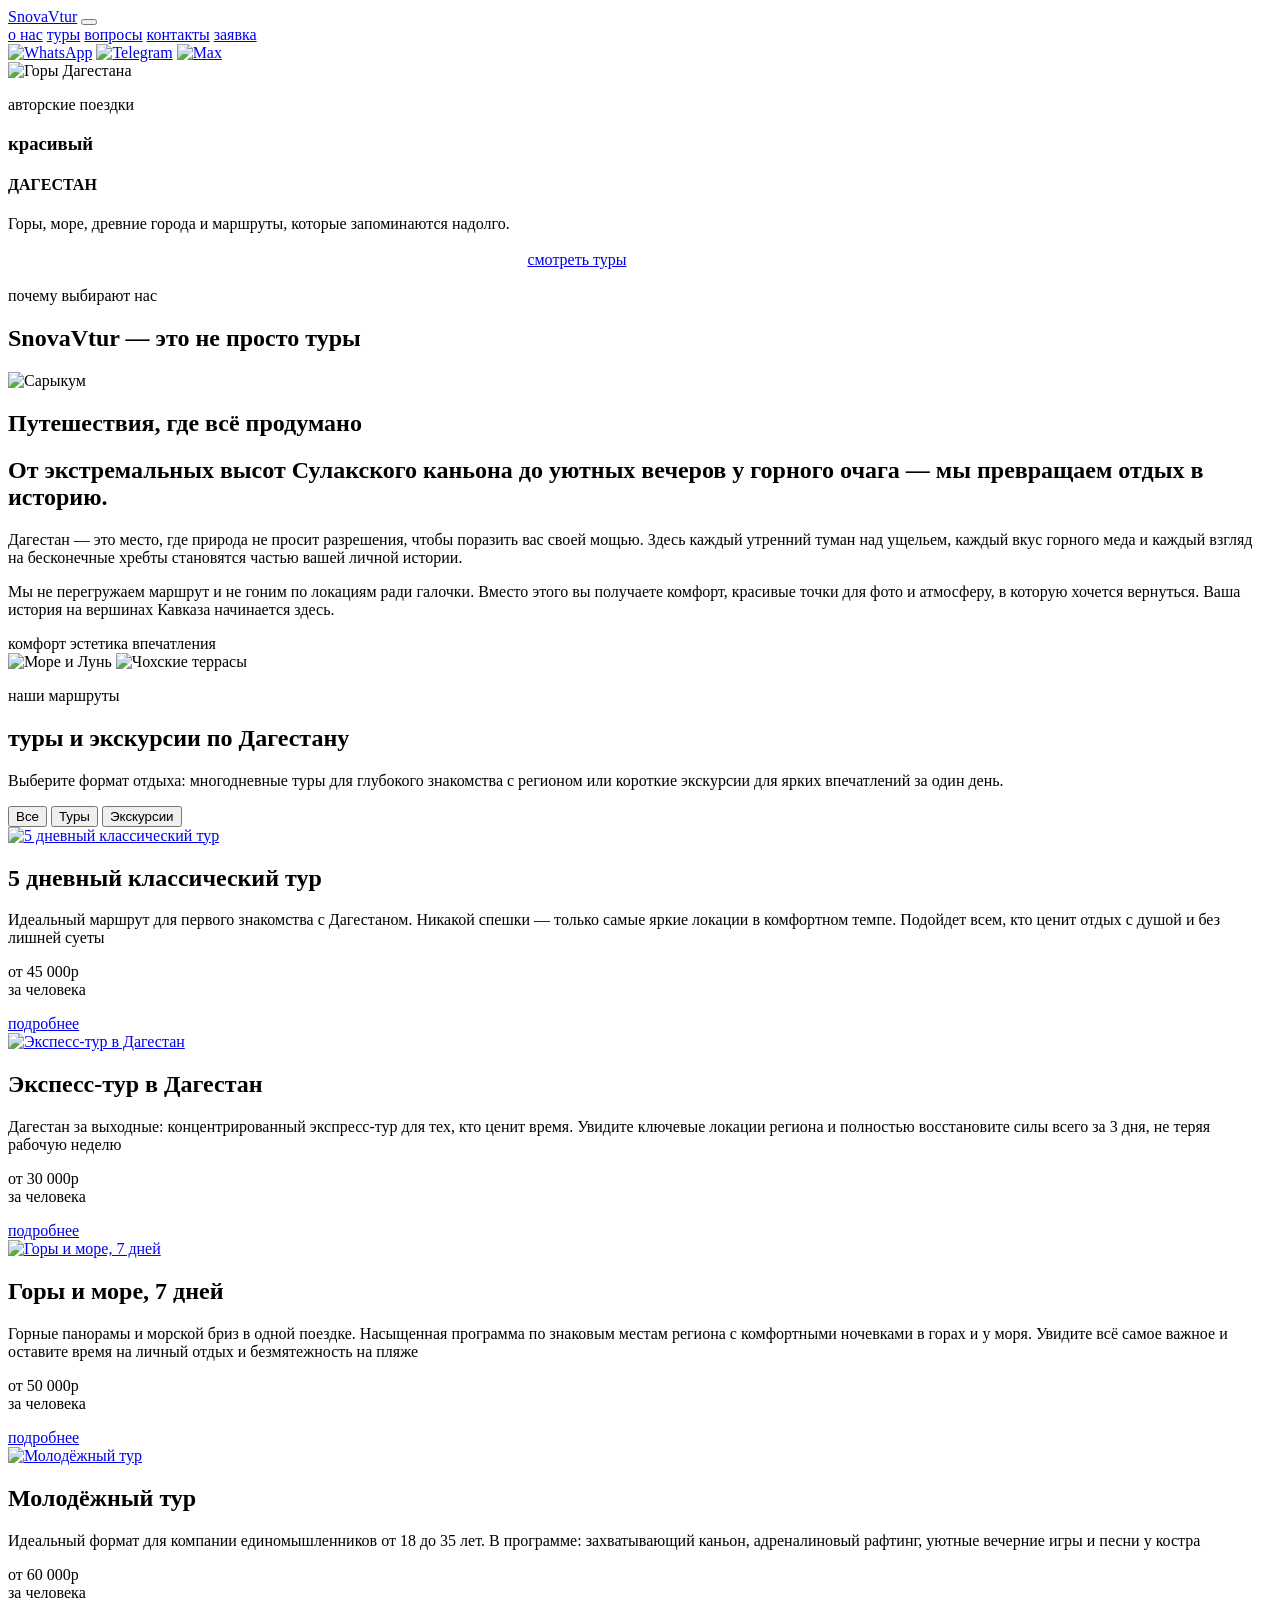
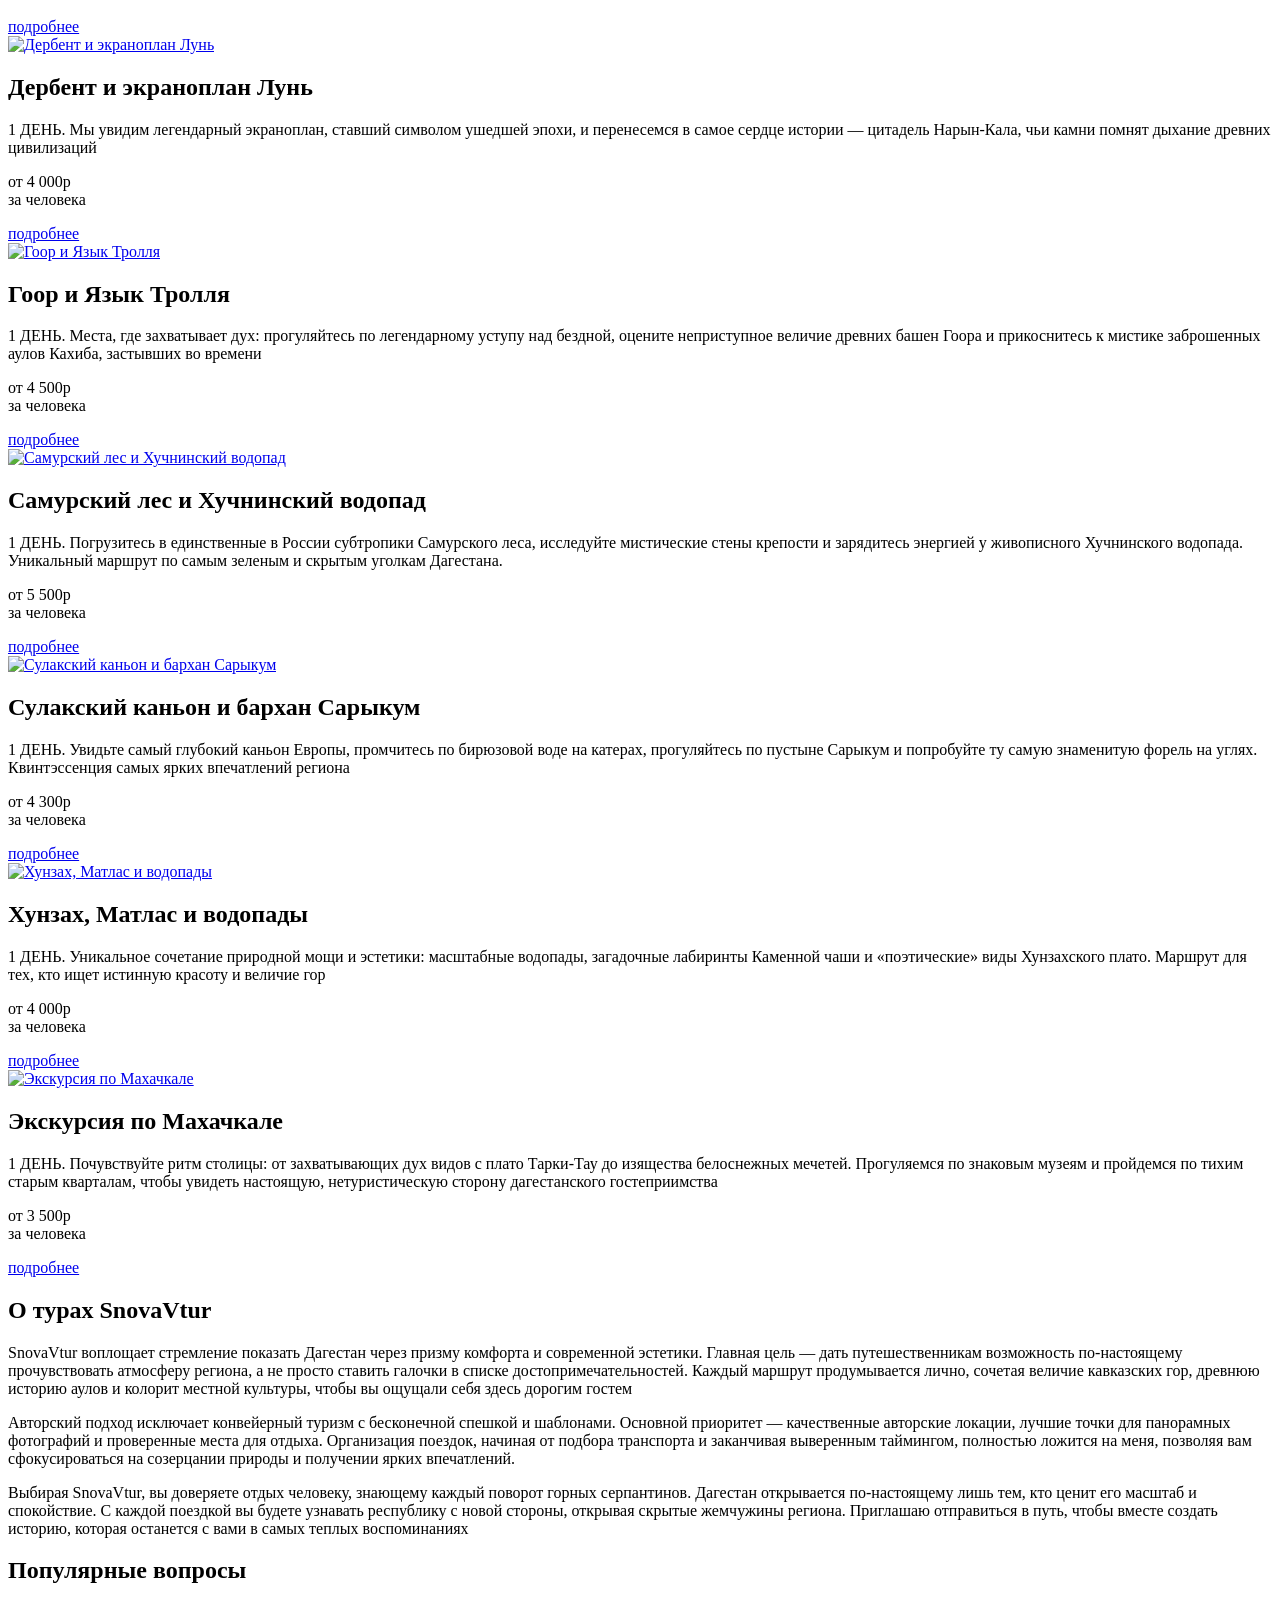
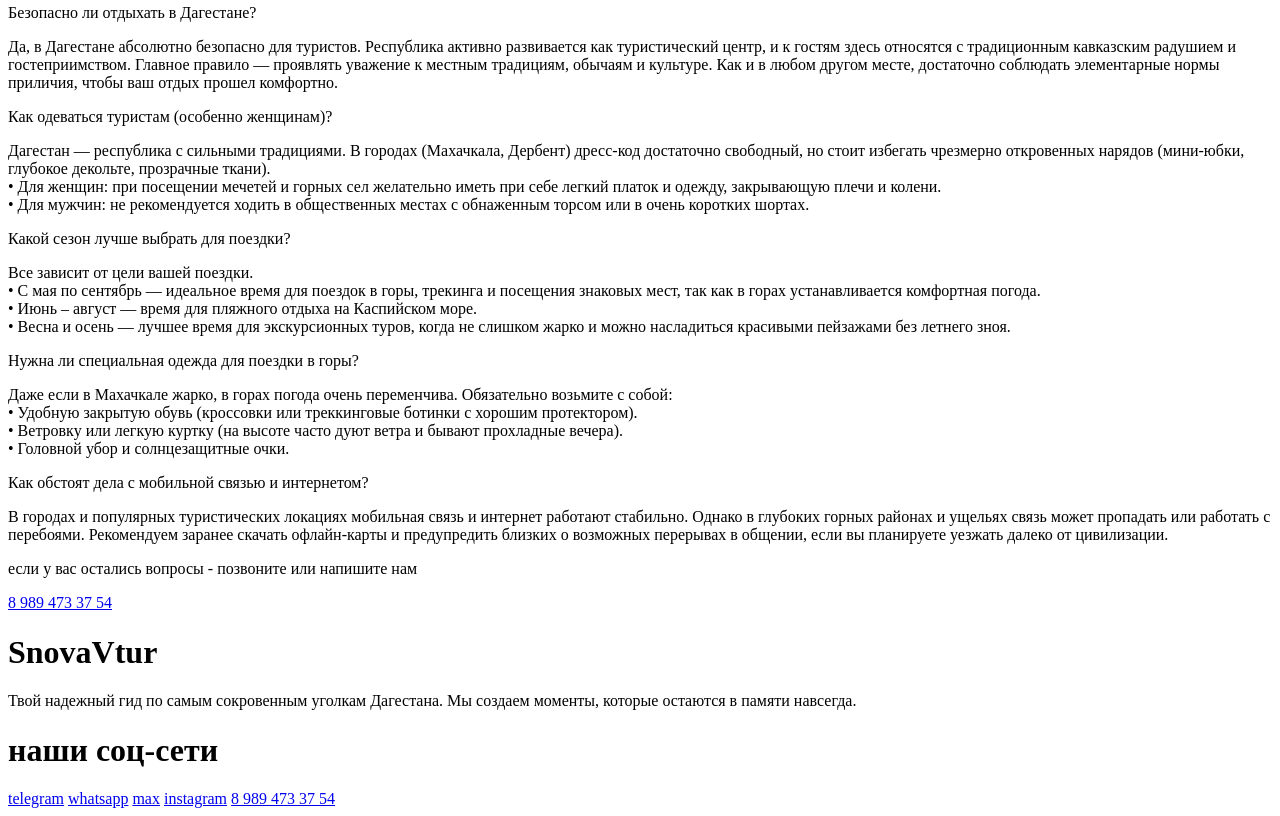
==== index.html @ 5f1d5b14 "Add files via upload" ====
<!DOCTYPE html>
<html lang="ru">
<head>
    <meta charset="UTF-8">
    <meta name="viewport" content="width=device-width, initial-scale=1.0">
    <title>SnovaVtur — туры по Дагестану</title>
    <link rel="icon" type="image/svg+xml" href="favicon.svg">
    <link rel="stylesheet" href="style.css">
    <link rel="stylesheet" href="modal.css">
    <link rel="preconnect" href="https://fonts.googleapis.com">
    <link rel="preconnect" href="https://fonts.gstatic.com" crossorigin>
    <link href="https://fonts.googleapis.com/css2?family=Great+Vibes&display=swap" rel="stylesheet">
    <link rel="preconnect" href="https://fonts.googleapis.com">
    <link rel="preconnect" href="https://fonts.gstatic.com" crossorigin>
    <link href="https://fonts.googleapis.com/css2?family=Orelega+One&display=swap" rel="stylesheet">
    <link rel="preconnect" href="https://fonts.googleapis.com">
    <link rel="preconnect" href="https://fonts.gstatic.com" crossorigin>
    <link href="https://fonts.googleapis.com/css2?family=Coda:wght@400;700;800&display=swap" rel="stylesheet">
    <link rel="preconnect" href="https://fonts.googleapis.com">
    <link rel="preconnect" href="https://fonts.gstatic.com" crossorigin>
    <link href="https://fonts.googleapis.com/css2?family=Comme:wght@100..900&display=swap" rel="stylesheet">
</head>
<body>
    <header id="header">
        <a href="#hero">SnovaVtur</a>
        <button class="burger" type="button" aria-label="Открыть меню" aria-expanded="false">
            <span></span>
            <span></span>
            <span></span>
        </button>
        <div class="header-div1">
            <a href="#about">о нас</a>
            <a href="#turi">туры</a>
            <a href="#questions">вопросы</a>
            <a href="#footer">контакты</a>
            <a href="#" data-booking-open>заявка</a>
        </div>
        <div class="header-div2">
            <a href="https://wa.me/79894733754" target="_blank"><img src="img/Whatsapp.png" alt="WhatsApp"></a>
            <a href="https://t.me/Gabbar_Han" target="_blank"><img src="img/Telegram.png" alt="Telegram"></a>
            <a href="https://max.ru/u/f9LHodD0cOI4b3SwYSdN_EWwCpvfoghLmBJbnFuvf1nrCDXVqdGEyd-Ysb4" target="_blank"><img src="img/max.png" alt="Max"></a>
        </div>
    </header>

    <main>
        <section class="hero" id="hero">
            <img src="img/горы.png" class="hero-bg" alt="Горы Дагестана">
            <div class="hero-content">
                <p class="hero-tag">авторские поездки</p>
                <h3>красивый</h3>
                <h4>ДАГЕСТАН</h4>
                <p class="hero-subtitle">Горы, море, древние города и маршруты, которые запоминаются надолго.</p>
                <div class="hero-actions">
                    <a href="#turi">смотреть туры</a>
                    <a href="#" class="btn-outline" data-booking-open>оставить заявку</a>
                </div>
            </div>
        </section>

        <section class="about" id="about">
            <div class="section-heading">
                <p>почему выбирают нас</p>
                <h2>SnovaVtur — это не просто туры</h2>
            </div>
            <div class="about-content">
                <div class="about-card about-card-large">
                    <img src="img/сарыкум.png" class="about-img1" alt="Сарыкум">
                </div>
                <div class="about-text">
                    <h1>Путешествия, где всё продумано</h1>
                    <h2>От экстремальных высот Сулакского каньона до уютных вечеров у горного очага — мы превращаем отдых в историю.</h2>
                    <p>Дагестан — это место, где природа не просит разрешения, чтобы поразить вас своей мощью. Здесь каждый утренний туман над ущельем, каждый вкус горного меда и каждый взгляд на бесконечные хребты становятся частью вашей личной истории.</p>
                    <p>Мы не перегружаем маршрут и не гоним по локациям ради галочки. Вместо этого вы получаете комфорт, красивые точки для фото и атмосферу, в которую хочется вернуться. Ваша история на вершинах Кавказа начинается здесь.</p>
                    <div class="about-highlights">
                        <span>комфорт</span>
                        <span>эстетика</span>
                        <span>впечатления</span>
                    </div>
                </div>
                <div class="about-imgdiv">
                    <img src="img/море и лунь.png" class="about-img2" alt="Море и Лунь">
                    <img src="img/Чохские террасы.png" class="about-img3" alt="Чохские террасы">
                </div>
            </div>
        </section>

        <section class="turi" id="turi">
            <div class="section-heading section-heading-light">
                <p>наши маршруты</p>
                <h2>туры и экскурсии по Дагестану</h2>
            </div>
            <div class="turi-intro">
                <p>Выберите формат отдыха: многодневные туры для глубокого знакомства с регионом или короткие экскурсии для ярких впечатлений за один день.</p>
            </div>
            <div class="filter-buttons">
                <button class="filter-btn active" onclick="filterSelection('all', this)">Все</button>
                <button class="filter-btn" onclick="filterSelection('tour', this)">Туры</button>
                <button class="filter-btn" onclick="filterSelection('excursion', this)">Экскурсии</button>
            </div>
            <div class="turi-grid">
                <div class="card-1 tour">
                    <a href="tour-yach-1.html"><img src="img/дербентт.png" alt="5 дневный классический тур"></a>
                    <div class="card-text-1">
                        <h1>5 дневный классический тур</h1>
                        <p>Идеальный маршрут для первого знакомства с Дагестаном. Никакой спешки — только самые яркие локации в комфортном темпе. Подойдет всем, кто ценит отдых с душой и без лишней суеты</p>
                    </div>
                    <div class="card-text-2">
                        <p>от 45 000p <br> <span>за человека</span></p>
                        <a href="tour-yach-1.html">подробнее</a>
                    </div>
                </div>
                <div class="card-1 tour">
                    <a href="tour-yach-2.html"><img src="img/Горах.png" alt="Экспесс-тур в Дагестан"></a>
                    <div class="card-text-1">
                        <h1>Экспесс-тур в Дагестан</h1>
                        <p>Дагестан за выходные: концентрированный экспресс-тур для тех, кто ценит время. Увидите ключевые локации региона и полностью восстановите силы всего за 3 дня, не теряя рабочую неделю</p>
                    </div>
                    <div class="card-text-2">
                        <p>от 30 000p <br> <span>за человека</span></p>
                        <a href="tour-yach-2.html">подробнее</a>
                    </div>
                </div>
                <div class="card-1 tour">
                    <a href="tour-yach-3.html"><img src="img/горыдагестана.png" alt="Горы и море, 7 дней"></a>
                    <div class="card-text-1">
                        <h1>Горы и море, 7 дней</h1>
                        <p>Горные панорамы и морской бриз в одной поездке. Насыщенная программа по знаковым местам региона с комфортными ночевками в горах и у моря. Увидите всё самое важное и оставите время на личный отдых и безмятежность на пляже</p>
                    </div>
                    <div class="card-text-2">
                        <p>от 50 000p <br> <span>за человека</span></p>
                        <a href="tour-yach-3.html">подробнее</a>
                    </div>
                </div>
                <div class="card-1 tour">
                    <a href="tour-yach-4.html"><img src="img/Язык тролля.png" alt="Молодёжный тур"></a>
                    <div class="card-text-1">
                        <h1>Молодёжный тур</h1>
                        <p>Идеальный формат для компании единомышленников от 18 до 35 лет. В программе: захватывающий каньон, адреналиновый рафтинг, уютные вечерние игры и песни у костра</p>
                    </div>
                    <div class="card-text-2">
                        <p>от 60 000p <br> <span>за человека</span></p>
                        <a href="tour-yach-4.html">подробнее</a>
                    </div>
                </div>
                <div class="card-1 excursion">
                    <a href="ex-yach-1.html"><img src="img/Лунь.png" alt="Дербент и экраноплан Лунь"></a>
                    <div class="card-text-1">
                        <h1>Дербент и экраноплан Лунь</h1>
                        <p>1 ДЕНЬ. Мы увидим легендарный экраноплан, ставший символом ушедшей эпохи, и перенесемся в самое сердце истории — цитадель Нарын-Кала, чьи камни помнят дыхание древних цивилизаций</p>
                    </div>
                    <div class="card-text-2">
                        <p>от 4 000p <br> <span>за человека</span></p>
                        <a href="ex-yach-1.html">подробнее</a>
                    </div>
                </div>
                <div class="card-1 excursion">
                    <a href="ex-yach-3.html"><img src="img/Башни Гоора.png" alt="Гоор и Язык Тролля"></a>
                    <div class="card-text-1">
                        <h1>Гоор и Язык Тролля</h1>
                        <p>1 ДЕНЬ. Места, где захватывает дух: прогуляйтесь по легендарному уступу над бездной, оцените неприступное величие древних башен Гоора и прикоснитесь к мистике заброшенных аулов Кахиба, застывших во времени</p>
                    </div>
                    <div class="card-text-2">
                        <p>от 4 500p <br> <span>за человека</span></p>
                        <a href="ex-yach-3.html">подробнее</a>
                    </div>
                </div>
                <div class="card-1 excursion">
                    <a href="ex-yach-4.html"><img src="img/Хучнинский водопад.png" alt="Самурский лес и Хучнинский водопад"></a>
                    <div class="card-text-1">
                        <h1>Самурский лес и Хучнинский водопад</h1>
                        <p>1 ДЕНЬ. Погрузитесь в единственные в России субтропики Самурского леса, исследуйте мистические стены крепости и зарядитесь энергией у живописного Хучнинского водопада. Уникальный маршрут по самым зеленым и скрытым уголкам Дагестана.</p>
                    </div>
                    <div class="card-text-2">
                        <p>от 5 500p <br> <span>за человека</span></p>
                        <a href="ex-yach-4.html">подробнее</a>
                    </div>
                </div>
                <div class="card-1 excursion">
                    <a href="ex-yach-5.html"><img src="img/Сулакский каньон.png" alt="Сулакский каньон и бархан Сарыкум"></a>
                    <div class="card-text-1">
                        <h1>Сулакский каньон и бархан Сарыкум</h1>
                        <p>1 ДЕНЬ. Увидьте самый глубокий каньон Европы, промчитесь по бирюзовой воде на катерах, прогуляйтесь по пустыне Сарыкум и попробуйте ту самую знаменитую форель на углях. Квинтэссенция самых ярких впечатлений региона</p>
                    </div>
                    <div class="card-text-2">
                        <p>от 4 300p <br> <span>за человека</span></p>
                        <a href="ex-yach-5.html">подробнее</a>
                    </div>
                </div>
                <div class="card-1 excursion">
                    <a href="ex-yach-6.html"><img src="img/Хунзах.png" alt="Хунзах, Матлас и водопады"></a>
                    <div class="card-text-1">
                        <h1>Хунзах, Матлас и водопады</h1>
                        <p>1 ДЕНЬ. Уникальное сочетание природной мощи и эстетики: масштабные водопады, загадочные лабиринты Каменной чаши и «поэтические» виды Хунзахского плато. Маршрут для тех, кто ищет истинную красоту и величие гор</p>
                    </div>
                    <div class="card-text-2">
                        <p>от 4 000p <br> <span>за человека</span></p>
                        <a href="ex-yach-6.html">подробнее</a>
                    </div>
                </div>
                <div class="card-1 excursion">
                    <a href="ex-yach-7.html"><img src="img/Махачкала.png" alt="Экскурсия по Махачкале"></a>
                    <div class="card-text-1">
                        <h1>Экскурсия по Махачкале</h1>
                        <p>1 ДЕНЬ. Почувствуйте ритм столицы: от захватывающих дух видов с плато Тарки-Тау до изящества белоснежных мечетей. Прогуляемся по знаковым музеям и пройдемся по тихим старым кварталам, чтобы увидеть настоящую, нетуристическую сторону дагестанского гостеприимства</p>
                    </div>
                    <div class="card-text-2">
                        <p>от 3 500p <br> <span>за человека</span></p>
                        <a href="ex-yach-7.html">подробнее</a>
                    </div>
                </div>
            </div>
        </section>

        <section class="questions" id="questions">
            <div class="questions-div1">
                <div class="qs-text1">
                    <h1>О турах SnovaVtur</h1>
                    <p>SnovaVtur воплощает стремление показать Дагестан через призму комфорта и современной эстетики. Главная цель — дать путешественникам возможность по-настоящему прочувствовать атмосферу региона, а не просто ставить галочки в списке достопримечательностей. Каждый маршрут продумывается лично, сочетая величие кавказских гор, древнюю историю аулов и колорит местной культуры, чтобы вы ощущали себя здесь дорогим гостем</p>
                    <p>Авторский подход исключает конвейерный туризм с бесконечной спешкой и шаблонами. Основной приоритет — качественные авторские локации, лучшие точки для панорамных фотографий и проверенные места для отдыха. Организация поездок, начиная от подбора транспорта и заканчивая выверенным таймингом, полностью ложится на меня, позволяя вам сфокусироваться на созерцании природы и получении ярких впечатлений.</p>
                    <p>Выбирая SnovaVtur, вы доверяете отдых человеку, знающему каждый поворот горных серпантинов. Дагестан открывается по-настоящему лишь тем, кто ценит его масштаб и спокойствие. С каждой поездкой вы будете узнавать республику с новой стороны, открывая скрытые жемчужины региона. Приглашаю отправиться в путь, чтобы вместе создать историю, которая останется с вами в самых теплых воспоминаниях</p>
                </div>
                <div class="qs-text2">
                    <h1>Популярные вопросы</h1>
                    <div class="accordion">
                      <div class="accordion-header">
                        <span>Безопасно ли отдыхать в Дагестане?</span>
                        <div class="icon"></div>
                      </div>
                      <div class="accordion-content">
                        <p>Да, в Дагестане абсолютно безопасно для туристов. Республика активно развивается как туристический центр, и к гостям здесь относятся с традиционным кавказским радушием и гостеприимством. Главное правило — проявлять уважение к местным традициям, обычаям и культуре. Как и в любом другом месте, достаточно соблюдать элементарные нормы приличия, чтобы ваш отдых прошел комфортно.</p>
                      </div>
                    </div>
                    <div class="accordion">
                      <div class="accordion-header">
                        <span>Как одеваться туристам (особенно женщинам)?</span>
                        <div class="icon"></div>
                      </div>
                      <div class="accordion-content">
                        <p>Дагестан — республика с сильными традициями. В городах (Махачкала, Дербент) дресс-код достаточно свободный, но стоит избегать чрезмерно откровенных нарядов (мини-юбки, глубокое декольте, прозрачные ткани). <br>

• Для женщин: при посещении мечетей и горных сел желательно иметь при себе легкий платок и одежду, закрывающую плечи и колени. <br>

• Для мужчин: не рекомендуется ходить в общественных местах с обнаженным торсом или в очень коротких шортах.</p>
                      </div>
                    </div>
                    <div class="accordion">
                      <div class="accordion-header">
                        <span>Какой сезон лучше выбрать для поездки?</span>
                        <div class="icon"></div>
                      </div>
                      <div class="accordion-content">
                        <p>Все зависит от цели вашей поездки. <br>

• С мая по сентябрь — идеальное время для поездок в горы, трекинга и посещения знаковых мест, так как в горах устанавливается комфортная погода. <br>

• Июнь – август — время для пляжного отдыха на Каспийском море. <br>

• Весна и осень — лучшее время для экскурсионных туров, когда не слишком жарко и можно насладиться красивыми пейзажами без летнего зноя.</p>
                      </div>
                    </div>
                    <div class="accordion">
                      <div class="accordion-header">
                        <span>Нужна ли специальная одежда для поездки в горы?</span>
                        <div class="icon"></div>
                      </div>
                      <div class="accordion-content">
                        <p>Даже если в Махачкале жарко, в горах погода очень переменчива. Обязательно возьмите с собой: <br>

• Удобную закрытую обувь (кроссовки или треккинговые ботинки с хорошим протектором). <br>

• Ветровку или легкую куртку (на высоте часто дуют ветра и бывают прохладные вечера). <br>

• Головной убор и солнцезащитные очки.</p>
                      </div>
                    </div>
                    <div class="accordion">
                      <div class="accordion-header">
                        <span>Как обстоят дела с мобильной связью и интернетом?</span>
                        <div class="icon"></div>
                      </div>
                      <div class="accordion-content">
                        <p>В городах и популярных туристических локациях мобильная связь и интернет работают стабильно. Однако в глубоких горных районах и ущельях связь может пропадать или работать с перебоями. Рекомендуем заранее скачать офлайн-карты и предупредить близких о возможных перерывах в общении, если вы планируете уезжать далеко от цивилизации.</p>
                      </div>
                    </div>
                </div>
            </div>
            <div class="questions-div2">
                <div class="poloska"></div>
                <p>если у вас остались вопросы - позвоните или напишите нам</p>
                <a href="tel:+79894733754">8 989 473 37 54</a>
            </div>
        </section>
    </main>

    <footer id="footer">
        <div class="footer-div1">
            <h1>SnovaVtur</h1>
            <p>Твой надежный гид по самым сокровенным уголкам Дагестана. Мы создаем моменты, которые остаются в памяти навсегда.</p>
        </div>
        <div class="footer-div2">
            <h1>наши соц-сети</h1>
            <div>
                <a href="https://t.me/Gabbar_Han" target="_blank" class="mess">telegram</a>
                <a href="https://wa.me/79894733754" target="_blank" class="mess">whatsapp</a>
                <a href="https://max.ru/u/f9LHodD0cOI4b3SwYSdN_EWwCpvfoghLmBJbnFuvf1nrCDXVqdGEyd-Ysb4" target="_blank" class="mess">max</a>
                <a href="https://www.instagram.com/snova_v_tur" target="_blank" class="mess">instagram</a>
                <a href="tel:+79894733754" class="number">8 989 473 37 54</a>
            </div>
        </div>
    </footer>

    <!-- Модальное окно заявки -->
    <div class="modal-overlay" id="bookingModal" aria-hidden="true">
      <div class="modal" role="dialog" aria-modal="true" aria-labelledby="bookingTitle">
        <button class="modal-close" type="button" aria-label="Закрыть">&times;</button>
        <h2 id="bookingTitle">Заявка на бронирование</h2>
        <p class="modal-sub">Оставьте заявку — мы подберём даты, ответим на вопросы и забронируем вам места.</p>
        <form id="bookingForm" novalidate>
          <p class="modal-error" id="bookingError">Заполните имя и контакты, чтобы мы могли с вами связаться.</p>
          <label>
            <span>Ваше имя</span>
            <input type="text" name="name" placeholder="Иван" required>
          </label>
          <label>
            <span>Телефон или Telegram</span>
            <input type="text" name="contact" placeholder="+7 900 000-00-00" required>
          </label>
          <label>
            <span>Тур или экскурсия</span>
            <select name="tour">
              <option value="">Выберите маршрут</option>
              <option>5-дневный классический тур</option>
              <option>Экспресс-тур в Дагестан (3 дня)</option>
              <option>Горы и море (7 дней)</option>
              <option>Молодёжный тур (5 дней)</option>
              <option>Экскурсия: Дербент и экраноплан Лунь</option>
              <option>Экскурсия: Гоор и Язык Тролля</option>
              <option>Экскурсия: Самурский лес и Хучнинский водопад</option>
              <option>Экскурсия: Сулакский каньон и бархан Сарыкум</option>
              <option>Экскурсия: Хунзах, Матлас и водопады</option>
              <option>Экскурсия: Экскурсия по Махачкале</option>
            </select>
          </label>
          <div class="modal-row">
            <label>
              <span>Дата поездки</span>
              <input type="date" name="date">
            </label>
            <label>
              <span>Человек</span>
              <input type="number" name="people" min="1" max="20" placeholder="1">
            </label>
          </div>
          <label>
            <span>Комментарий</span>
            <textarea name="comment" rows="3" placeholder="Ваши пожелания и вопросы"></textarea>
          </label>
          <button type="submit" class="modal-submit">Отправить заявку</button>
          <p class="modal-success" id="bookingSuccess">Спасибо! Ваша заявка принята — мы свяжемся с вами в ближайшее время.</p>
        </form>
      </div>
    </div>

    <script src="script.js"></script>
    <script src="modal.js"></script>
</body>
</html>
    <script src="script.js"></script>
</body>
</html>
---- modal.css ----
/* ===== Модальное окно заявки ===== */
.modal-overlay {
  position: fixed;
  inset: 0;
  z-index: 2000;
  background: rgba(16, 16, 16, 0.6);
  backdrop-filter: blur(6px);
  display: flex;
  align-items: center;
  justify-content: center;
  padding: 20px;
  opacity: 0;
  visibility: hidden;
  transition: opacity 0.25s ease, visibility 0.25s ease;
}

.modal-overlay.open {
  opacity: 1;
  visibility: visible;
}

.modal {
  position: relative;
  width: min(540px, 100%);
  max-height: 90vh;
  overflow-y: auto;
  background: #fbf8f3;
  border-radius: 28px;
  padding: 36px 34px 30px;
  box-shadow: 0 30px 80px rgba(0, 0, 0, 0.35);
  transform: translateY(16px) scale(0.98);
  transition: transform 0.25s ease;
}

.modal-overlay.open .modal {
  transform: translateY(0) scale(1);
}

.modal-close {
  position: absolute;
  top: 16px;
  right: 16px;
  width: 40px;
  height: 40px;
  border: none;
  border-radius: 50%;
  background: rgba(0, 0, 0, 0.05);
  color: #333;
  font-size: 24px;
  line-height: 1;
  cursor: pointer;
  transition: 0.2s;
}

.modal-close:hover {
  background: #ff8800;
  color: white;
}

.modal h2 {
  font-family: "Coda", system-ui;
  font-size: 30px;
  color: #151515;
  margin-bottom: 8px;
  padding-right: 44px;
}

.modal-sub {
  font-family: "Comme", sans-serif;
  font-size: 14px;
  line-height: 1.7;
  color: #666;
  margin-bottom: 24px;
}

#bookingForm label {
  display: block;
  margin-bottom: 16px;
  font-family: "Comme", sans-serif;
}

#bookingForm label > span {
  display: block;
  font-size: 13px;
  font-weight: 600;
  color: #444;
  margin-bottom: 6px;
}

#bookingForm input,
#bookingForm select,
#bookingForm textarea {
  width: 100%;
  font-family: "Comme", sans-serif;
  font-size: 15px;
  color: #222;
  background: white;
  border: 1px solid #e4ddd3;
  border-radius: 14px;
  padding: 13px 16px;
  outline: none;
  transition: border-color 0.2s, box-shadow 0.2s;
}

#bookingForm input:focus,
#bookingForm select:focus,
#bookingForm textarea:focus {
  border-color: #ff8800;
  box-shadow: 0 0 0 3px rgba(255, 136, 0, 0.15);
}

#bookingForm textarea {
  resize: vertical;
}

.modal-row {
  display: grid;
  grid-template-columns: 1fr 1fr;
  gap: 12px;
}

.modal-submit {
  width: 100%;
  height: 56px;
  border: none;
  border-radius: 999px;
  background: linear-gradient(135deg, #ff8800, #ffb347);
  color: white;
  font-family: "Coda", system-ui;
  font-weight: 700;
  font-size: 18px;
  cursor: pointer;
  transition: 0.2s;
  box-shadow: 0 14px 30px rgba(255, 136, 0, 0.3);
}

.modal-submit:hover {
  transform: translateY(-2px);
}

.modal-submit:disabled {
  opacity: 0.6;
  cursor: default;
  transform: none;
}

.modal-error {
  display: none;
  margin-bottom: 14px;
  color: #d0342c;
  font-family: "Comme", sans-serif;
  font-size: 13px;
  font-weight: 500;
}

.modal-error.show {
  display: block;
}

.modal-success {
  display: none;
  margin-top: 16px;
  padding: 14px 16px;
  border-radius: 14px;
  background: rgba(46, 160, 67, 0.1);
  color: #1e7a2e;
  font-family: "Comme", sans-serif;
  font-size: 15px;
  line-height: 1.6;
  font-weight: 600;
}

.modal-success.show {
  display: block;
}

.hero-actions {
  display: flex;
  flex-wrap: wrap;
  justify-content: center;
  align-items: center;
  gap: 14px;
  margin-top: 8px;
}

.hero-actions a {
  margin-top: 0;
}

.hero-actions a.btn-outline {
  background: transparent;
  border: 2px solid rgba(255, 255, 255, 0.75);
  box-shadow: none;
  color: white;
}

.hero-actions a.btn-outline:hover {
  background: white;
  border-color: white;
  color: #ff8800;
}

.cta-actions {
  display: flex;
  flex-wrap: wrap;
  justify-content: center;
  align-items: center;
  gap: 14px;
  margin-top: 4px;
}

.cta-actions a {
  margin: 0;
}

@media (max-width: 560px) {
  .modal {
    padding: 26px 20px 24px;
  }
  .modal-row {
    grid-template-columns: 1fr;
  }
  .hero-actions,
  .cta-actions {
    width: 100%;
    max-width: 320px;
    margin-left: auto;
    margin-right: auto;
  }
  .hero-actions a,
  .cta-actions a {
    width: 100%;
  }
}
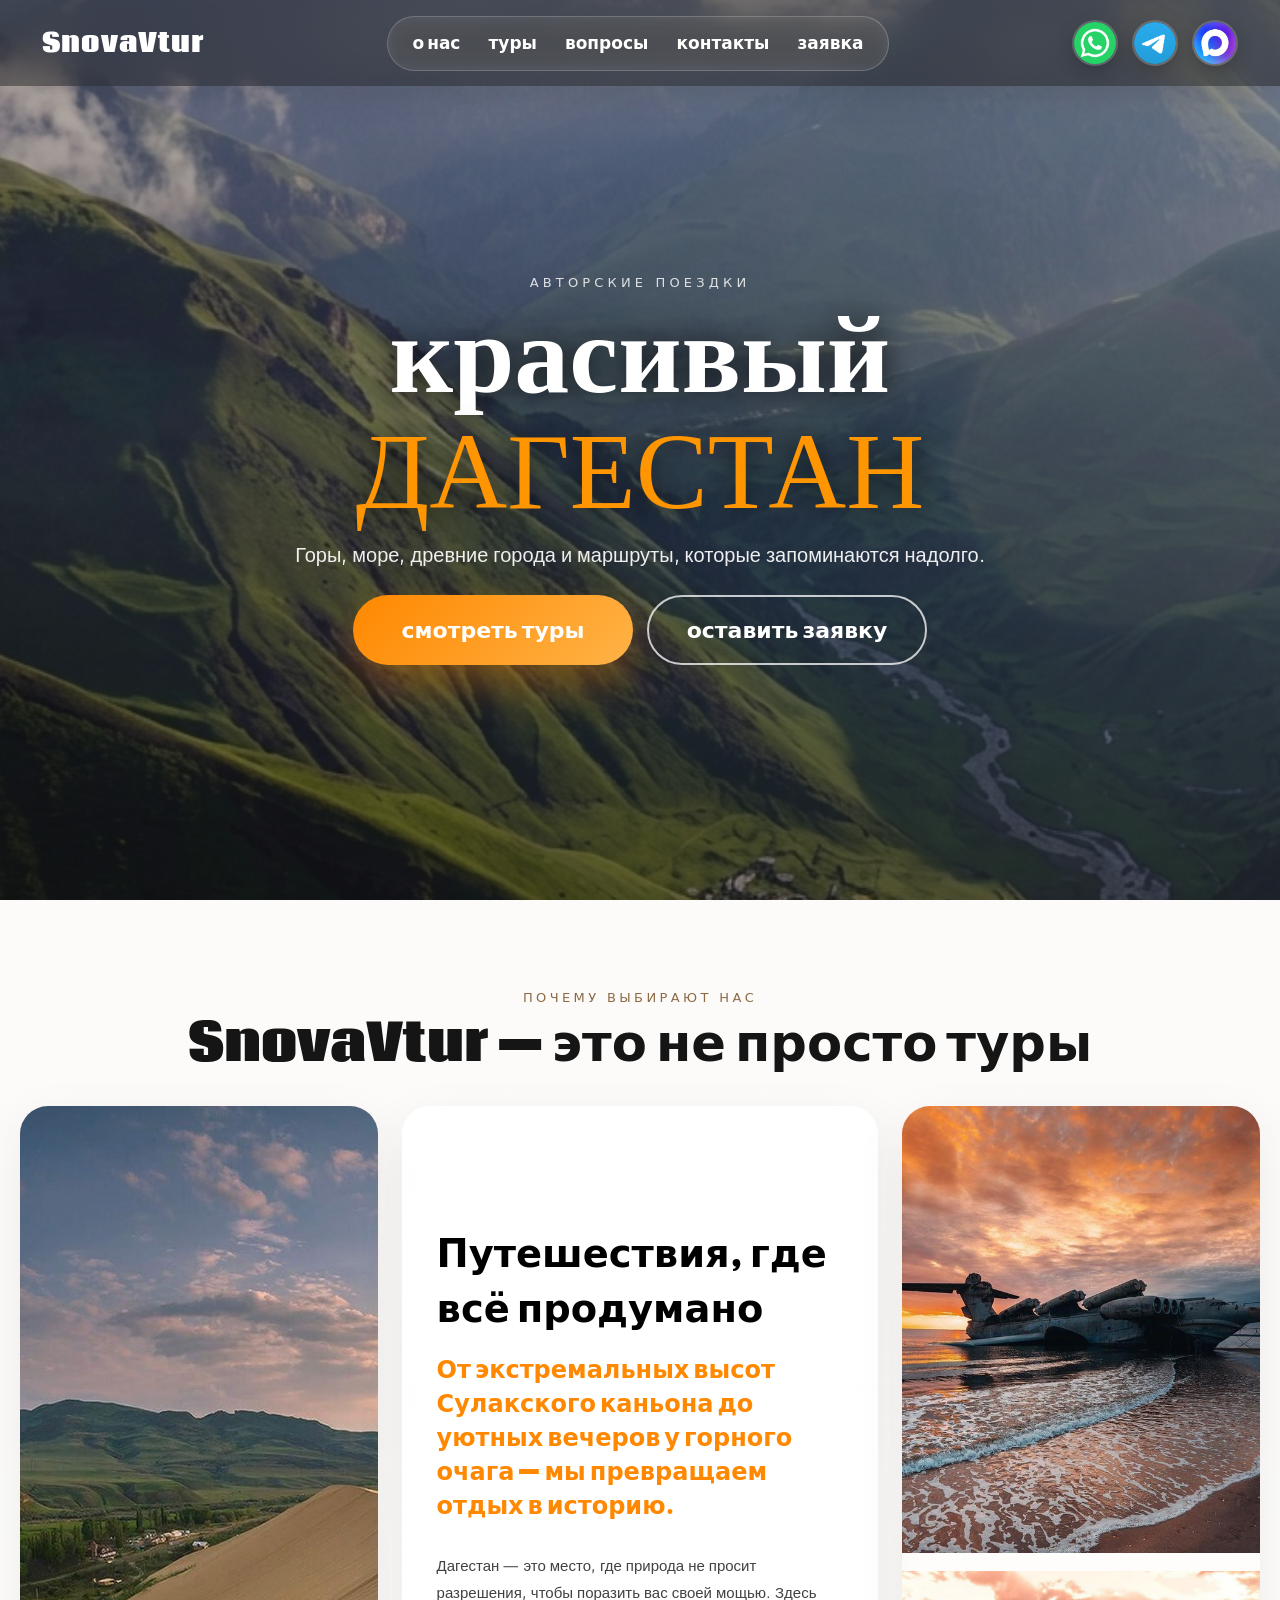
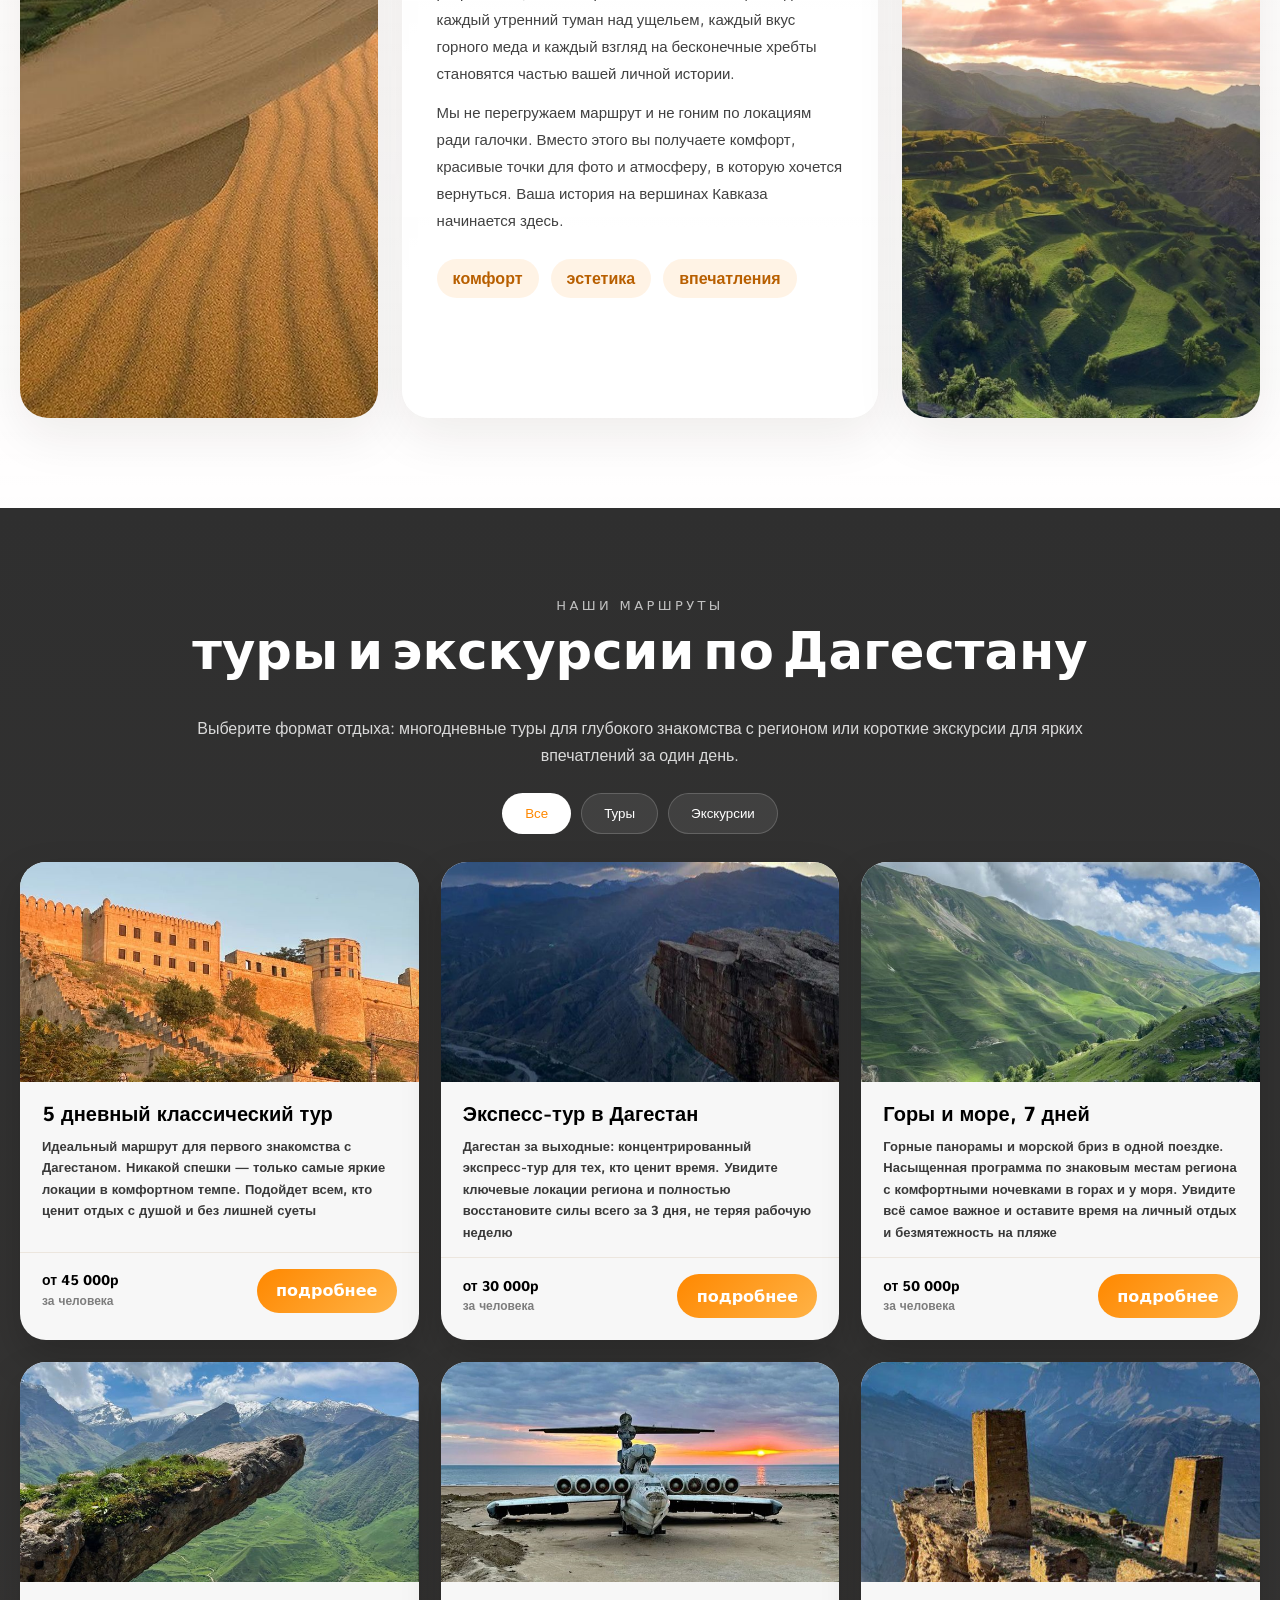
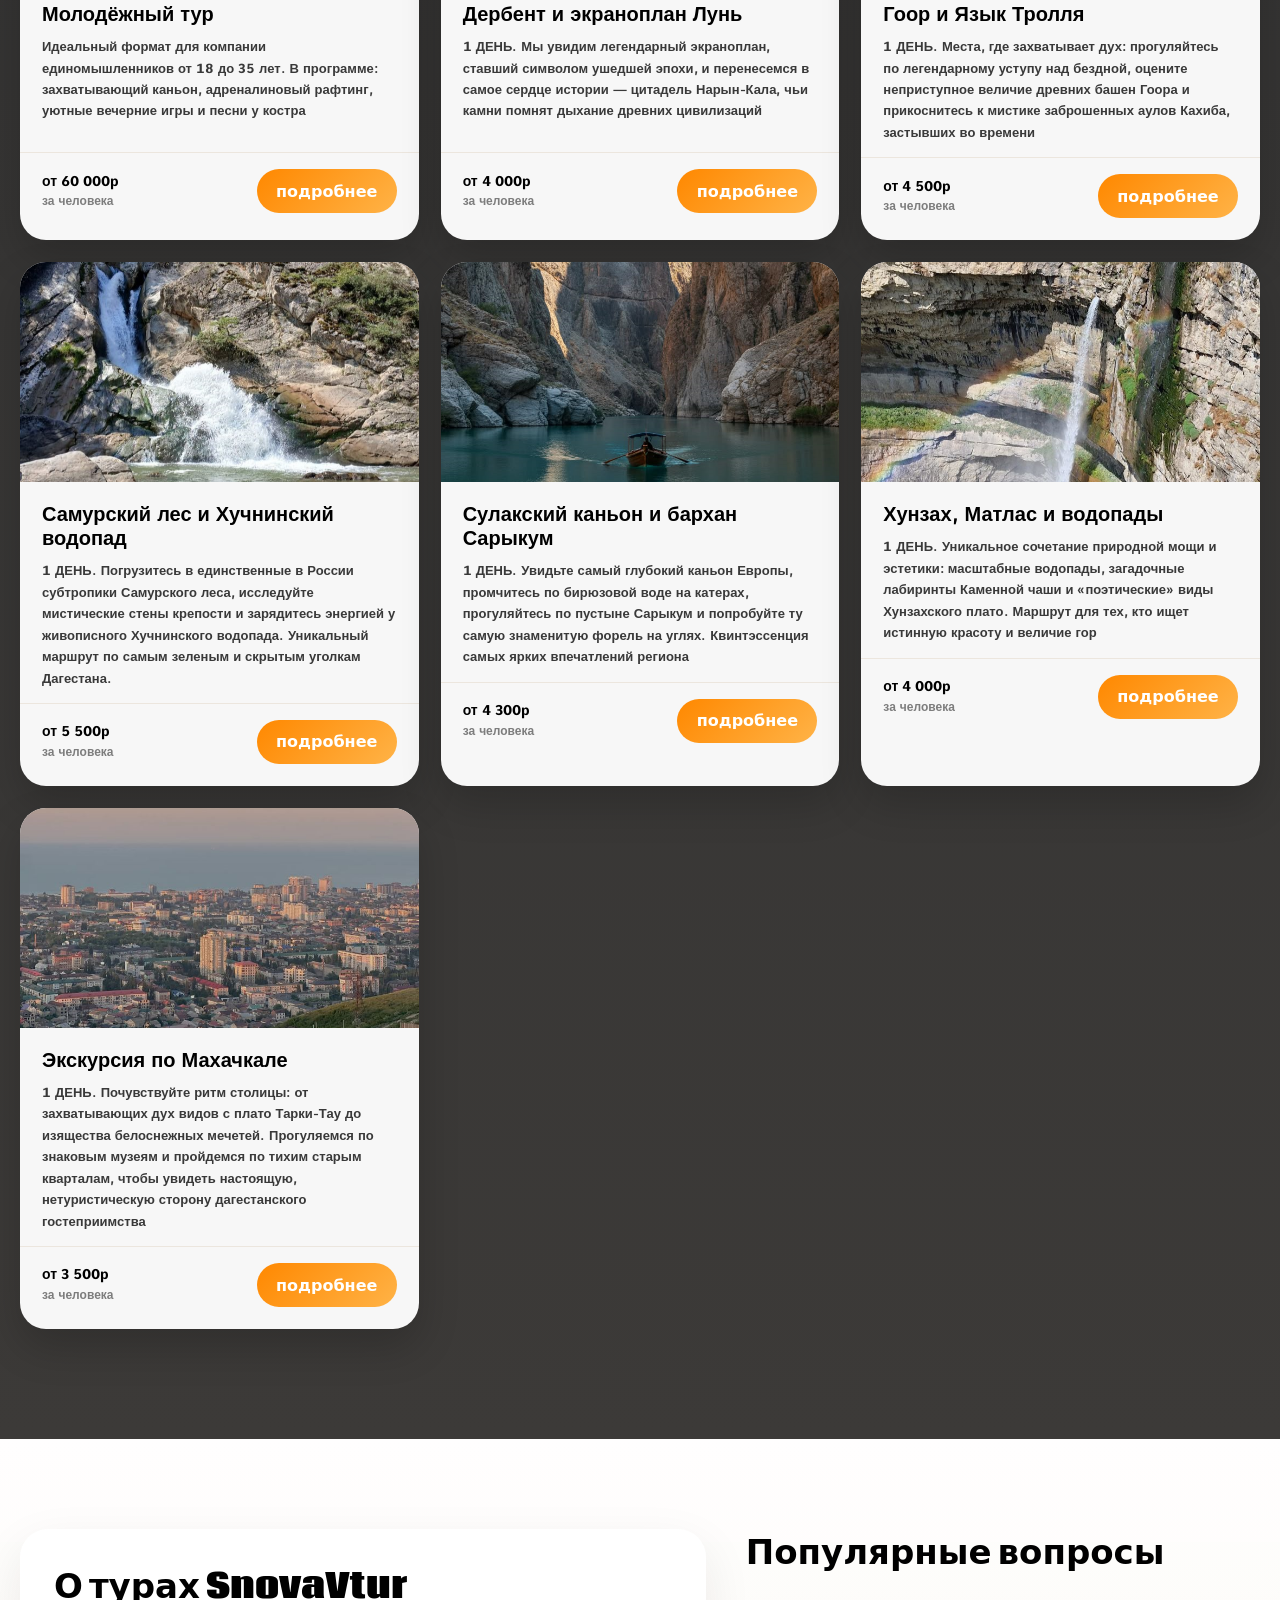
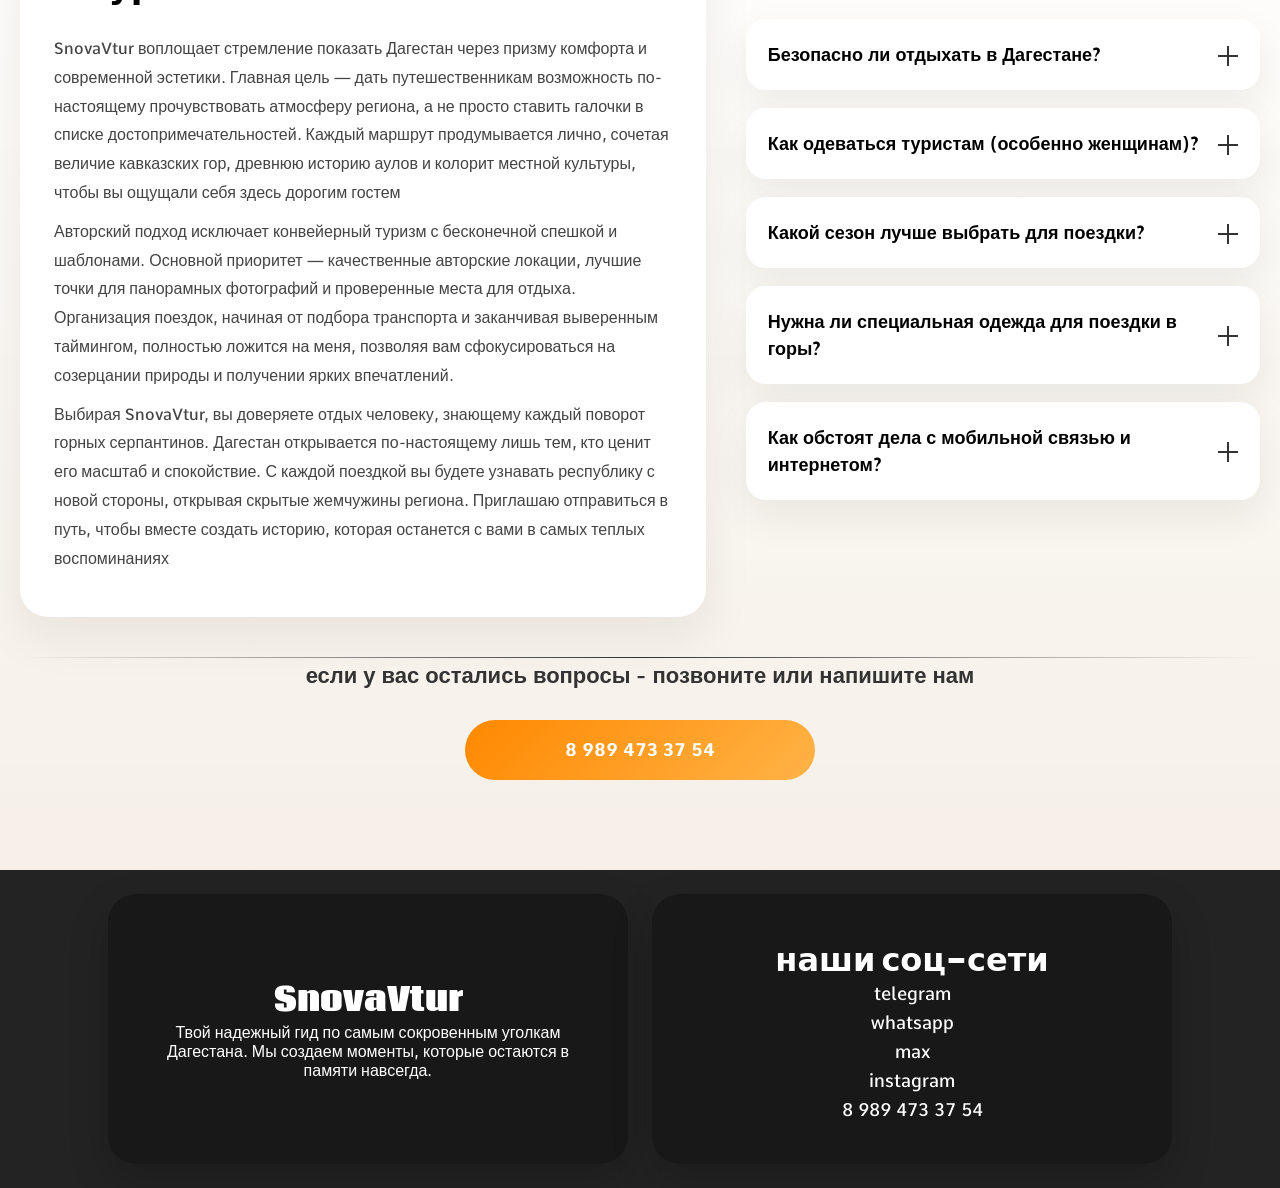
==== commit e36febaa: "Add files via upload" ====
--- a/index.html
+++ b/index.html
@@ -347,7 +347,7 @@
               <input type="date" name="date">
             </label>
             <label>
-              <span>Человек</span>
+              <span>Количество людей</span>
               <input type="number" name="people" min="1" max="20" placeholder="1">
             </label>
           </div>
@@ -363,6 +363,7 @@
 
     <script src="script.js"></script>
     <script src="modal.js"></script>
+    <script src="lightbox.js"></script>
 </body>
 </html>
     <script src="script.js"></script>
--- a/style.css
+++ b/style.css
@@ -0,0 +1,883 @@
+body {
+  padding: 0;
+  margin: 0;
+  background: #f4efe8;
+}
+
+* {
+  margin: 0;
+  padding: 0;
+  box-sizing: border-box;
+}
+
+html {
+  scroll-behavior: smooth;
+}
+
+body::before {
+  content: "";
+  position: fixed;
+  inset: 0;
+  background:
+    radial-gradient(circle at top, rgba(255, 136, 0, 0.08), transparent 40%),
+    linear-gradient(180deg, #faf7f2 0%, #f4efe8 100%);
+  pointer-events: none;
+  z-index: -1;
+}
+
+img {
+  display: block;
+  max-width: 100%;
+}
+
+section {
+  scroll-margin-top: 100px;
+}
+
+header {
+  display: flex;
+  width: 100%;
+  min-height: 86px;
+  align-items: center;
+  justify-content: space-between;
+  gap: 20px;
+  padding: 14px 42px;
+  position: fixed;
+  top: 0;
+  left: 0;
+  z-index: 1000;
+  background: rgba(22, 22, 22, 0.45);
+  backdrop-filter: blur(18px);
+  box-shadow: 0 10px 30px rgba(0, 0, 0, 0.12);
+}
+
+header > a {
+  font-size: 26px;
+  font-weight: 700;
+  text-decoration: none;
+  cursor: pointer;
+  font-family: "Coda", system-ui;
+  color: white;
+  letter-spacing: 1px;
+}
+
+.header-div1 {
+  display: flex;
+  align-items: center;
+  justify-content: center;
+  gap: 28px;
+  padding: 14px 24px;
+  background: rgba(255, 255, 255, 0.14);
+  backdrop-filter: blur(10px);
+  border: 1px solid rgba(255, 255, 255, 0.18);
+  border-radius: 999px;
+}
+
+.header-div1 a {
+  font-family: "Coda", system-ui;
+  font-weight: 700;
+  text-decoration: none;
+  color: rgb(255, 255, 255);
+  font-size: 17px;
+  transition: 0.2s;
+}
+
+.header-div1 a:hover,
+header > a:hover,
+.header-div2 a:hover {
+  color: #ffb04c;
+}
+
+.header-div2 {
+  display: flex;
+  gap: 14px;
+}
+
+.header-div2 img {
+  width: 46px;
+  height: 46px;
+  border-radius: 50%;
+  border: 2px solid rgba(255, 255, 255, 0.16);
+  box-shadow: 0 6px 18px rgba(0, 0, 0, 0.22);
+  transition: transform 0.2s;
+}
+
+.header-div2 a:hover img {
+  transform: translateY(-2px) scale(1.04);
+}
+
+.burger {
+  display: none;
+  width: 48px;
+  height: 48px;
+  border: 1px solid rgba(255, 255, 255, 0.18);
+  border-radius: 14px;
+  background: rgba(255, 255, 255, 0.1);
+  align-items: center;
+  justify-content: center;
+  flex-direction: column;
+  gap: 5px;
+  cursor: pointer;
+}
+
+.burger span {
+  width: 22px;
+  height: 2px;
+  background: white;
+  border-radius: 999px;
+  transition: 0.25s;
+}
+
+.burger.active span:nth-child(1) {
+  transform: translateY(7px) rotate(45deg);
+}
+
+.burger.active span:nth-child(2) {
+  opacity: 0;
+}
+
+.burger.active span:nth-child(3) {
+  transform: translateY(-7px) rotate(-45deg);
+}
+
+.hero {
+  width: 100%;
+  min-height: 100vh;
+  position: relative;
+  overflow: hidden;
+}
+
+.hero::after {
+  content: "";
+  position: absolute;
+  inset: 0;
+  background: linear-gradient(
+    180deg,
+    rgba(16, 16, 16, 0.22),
+    rgba(16, 16, 16, 0.56)
+  );
+  z-index: 1;
+}
+
+.hero-bg {
+  position: absolute;
+  top: 0;
+  left: 0;
+  width: 100%;
+  height: 100%;
+  object-fit: cover;
+  filter: saturate(1.1) contrast(1.05);
+  transform: scale(1.04);
+  z-index: 0;
+}
+
+.hero-content {
+  position: relative;
+  z-index: 2;
+  min-height: 100vh;
+  display: flex;
+  flex-direction: column;
+  align-items: center;
+  justify-content: center;
+  gap: 16px;
+  text-align: center;
+  color: white;
+  padding: 120px 20px 80px;
+}
+
+.hero-tag {
+  font-family: "Coda", system-ui;
+  letter-spacing: 0.32em;
+  text-transform: uppercase;
+  font-size: 13px;
+  color: rgba(255, 255, 255, 0.82);
+}
+
+.hero h3 {
+  text-shadow: 0px 0px 30px rgba(0, 0, 0, 0.8);
+  font-family: "Great Vibes";
+  font-size: clamp(58px, 10vw, 110px);
+  line-height: 0.9;
+}
+
+.hero h4 {
+  text-shadow: 0px 0px 30px rgba(0, 0, 0, 0.8);
+  font-weight: 300;
+  font-family: "Orelega One";
+  font-size: clamp(54px, 9vw, 108px);
+  line-height: 0.95;
+  color: #ff9500;
+}
+
+.hero-subtitle {
+  max-width: 720px;
+  font-family: "Comme", sans-serif;
+  font-size: 20px;
+  line-height: 1.6;
+  color: rgba(255, 255, 255, 0.92);
+}
+
+.hero a {
+  display: inline-flex;
+  align-items: center;
+  justify-content: center;
+  min-width: 280px;
+  height: 70px;
+  padding: 0 32px;
+  border-radius: 999px;
+  font-family: "Coda", system-ui;
+  font-weight: 700;
+  font-size: 22px;
+  color: white;
+  background: linear-gradient(135deg, #ff8800, #ffb347);
+  margin-top: 8px;
+  text-decoration: none;
+  box-shadow: 0 18px 40px rgba(255, 136, 0, 0.35);
+  transition: 0.25s;
+}
+
+.hero a:hover {
+  transform: translateY(-2px);
+  color: #ff8800;
+  background: white;
+}
+
+.about,
+.turi,
+.questions,
+footer {
+  position: relative;
+  z-index: 1;
+}
+
+.about,
+.turi,
+.questions {
+  padding: 90px 0;
+}
+
+.about {
+  background: linear-gradient(
+    180deg,
+    rgba(255, 255, 255, 0.72),
+    rgba(255, 255, 255, 0.94)
+  );
+}
+
+.section-heading {
+  width: min(1180px, calc(100% - 40px));
+  margin: 0 auto 34px;
+  text-align: center;
+  font-family: "Coda", system-ui;
+}
+
+.section-heading p {
+  text-transform: uppercase;
+  letter-spacing: 0.26em;
+  font-size: 13px;
+  color: #8d6a45;
+  margin-bottom: 12px;
+}
+
+.section-heading h2 {
+  font-size: clamp(32px, 4vw, 56px);
+  line-height: 1.08;
+  color: #151515;
+}
+
+.section-heading-light p {
+  color: rgba(255, 255, 255, 0.7);
+}
+
+.section-heading-light h2 {
+  color: white;
+}
+
+.about-content {
+  width: min(1320px, calc(100% - 40px));
+  margin: 0 auto;
+  display: grid;
+  grid-template-columns: 0.9fr 1.2fr 0.9fr;
+  gap: 24px;
+  align-items: stretch;
+}
+
+.about-card,
+.about-text,
+.about-imgdiv {
+  border-radius: 28px;
+  overflow: hidden;
+  box-shadow: 0 18px 50px rgba(34, 24, 16, 0.08);
+}
+
+.about-card-large {
+  min-height: 560px;
+}
+
+.about-img1,
+.about-img2,
+.about-img3 {
+  width: 100%;
+  height: 100%;
+  object-fit: cover;
+}
+
+.about-imgdiv {
+  display: grid;
+  grid-template-rows: 1fr 1fr;
+  gap: 18px;
+  background: transparent;
+}
+
+.about-text {
+  background: rgba(255, 255, 255, 0.9);
+  border: 1px solid rgba(255, 255, 255, 0.7);
+  padding: 34px;
+  display: flex;
+  flex-direction: column;
+  justify-content: center;
+  text-align: left;
+}
+
+.about-text h1 {
+  font-size: clamp(28px, 3vw, 42px);
+  font-family: "Coda", system-ui;
+  font-weight: 800;
+  margin-bottom: 16px;
+}
+
+.about-text h2 {
+  color: #ff8800;
+  font-size: clamp(18px, 2vw, 24px);
+  font-family: "Coda", system-ui;
+  font-weight: 700;
+  margin-bottom: 18px;
+}
+
+.about-text p {
+  font-size: 15px;
+  line-height: 1.8;
+  font-family: "Comme", sans-serif;
+  color: #414141;
+  margin-top: 12px;
+}
+
+.about-highlights {
+  display: flex;
+  flex-wrap: wrap;
+  gap: 12px;
+  margin-top: 24px;
+}
+
+.about-highlights span,
+.turi-intro,
+.questions-div2 p,
+.questions-div2 a,
+.footer-div1 p,
+.footer-div2 a,
+.footer-div2 p {
+  font-family: "Comme", sans-serif;
+}
+
+.about-highlights span {
+  padding: 10px 16px;
+  border-radius: 999px;
+  background: rgba(255, 136, 0, 0.1);
+  color: #b85f00;
+  font-weight: 700;
+}
+
+.turi {
+  background: linear-gradient(180deg, #2f2f2f 0%, #3c3a38 100%);
+  color: white;
+}
+
+.turi-intro {
+  width: min(900px, calc(100% - 40px));
+  margin: 0 auto 24px;
+  text-align: center;
+  color: rgba(255, 255, 255, 0.82);
+  font-size: 16px;
+  line-height: 1.7;
+}
+
+.card-1 {
+  font-family: "Comme", sans-serif;
+  font-weight: 700;
+  width: 100%;
+  height: 100%;
+  background: rgba(255, 255, 255, 0.96);
+  color: black;
+  border-radius: 26px;
+  overflow: hidden;
+  box-shadow: 0 18px 40px rgba(0, 0, 0, 0.18);
+  transition: 0.25s;
+}
+
+.card-1:hover {
+  transform: translateY(-6px);
+}
+
+.card-1 img {
+  object-fit: cover;
+  object-position: center;
+  width: 100%;
+  height: 220px;
+}
+
+.card-text-1 {
+  min-height: 170px;
+  padding: 20px 22px 14px;
+}
+
+.card-text-1 h1 {
+  font-size: 20px;
+  margin-bottom: 10px;
+}
+
+.card-text-1 p {
+  font-size: 13px;
+  line-height: 1.65;
+  color: rgb(57, 57, 57);
+}
+
+.card-text-2 {
+  display: flex;
+  align-items: center;
+  justify-content: space-between;
+  gap: 14px;
+  padding: 16px 22px 22px;
+  border-top: 1px solid #ece6de;
+}
+
+.card-text-2 p {
+  font-size: 14px;
+  line-height: 1.4;
+}
+
+.card-text-2 span {
+  color: #7d7d7d;
+  font-size: 12px;
+}
+
+.card-text-2 a {
+  font-family: "Coda", system-ui;
+  font-weight: 700;
+  color: white;
+  background: linear-gradient(135deg, #ff8800, #ffb347);
+  display: inline-flex;
+  align-items: center;
+  justify-content: center;
+  min-width: 140px;
+  height: 44px;
+  border-radius: 999px;
+  text-decoration: none;
+  transition: 0.2s;
+}
+
+.card-text-2 a:hover {
+  color: #ff8800;
+  background: white;
+  outline: 2px solid #ff8800;
+}
+
+.include-grid {
+  display: grid;
+  grid-template-columns: repeat(auto-fit, minmax(220px, 1fr));
+  gap: 20px;
+}
+
+.include-card {
+  background: white;
+  border-radius: 24px;
+  padding: 24px;
+  box-shadow: 0 16px 36px rgba(0, 0, 0, 0.08);
+}
+
+.include-card h3 {
+  font-family: "Coda", system-ui;
+  font-size: 20px;
+  margin-bottom: 10px;
+}
+
+.include-card p {
+  line-height: 1.8;
+  color: #454545;
+}
+
+.turi-grid {
+  width: min(1320px, calc(100% - 40px));
+  display: grid;
+  grid-template-columns: repeat(3, minmax(0, 1fr));
+  gap: 22px;
+  margin: 0 auto 20px;
+}
+
+.card-1 {
+  display: block;
+}
+
+.hide {
+  display: none;
+}
+
+.filter-buttons {
+  margin: 0 auto 28px;
+  display: flex;
+  gap: 10px;
+  justify-content: center;
+  flex-wrap: wrap;
+}
+
+.filter-buttons button,
+.filter-btn {
+  padding: 12px 22px;
+  cursor: pointer;
+  background: rgba(255, 255, 255, 0.08);
+  color: white;
+  border: 1px solid rgba(255, 255, 255, 0.18);
+  border-radius: 999px;
+  transition: 0.25s;
+}
+
+.filter-buttons button:hover,
+.filter-btn.active {
+  color: #ff8800;
+  background-color: white;
+}
+
+.questions {
+  font-weight: 700;
+  font-family: "Comme", sans-serif;
+  width: 100%;
+  background: linear-gradient(
+    180deg,
+    rgba(255, 255, 255, 0.94),
+    rgba(245, 239, 232, 0.96)
+  );
+}
+
+.questions-div1 {
+  width: min(1320px, calc(100% - 40px));
+  margin: 0 auto;
+  display: grid;
+  grid-template-columns: 1.2fr 0.9fr;
+  gap: 40px;
+  align-items: start;
+}
+
+.qs-text1 {
+  background: white;
+  border-radius: 28px;
+  padding: 34px;
+  box-shadow: 0 18px 50px rgba(34, 24, 16, 0.08);
+}
+
+.qs-text1 p {
+  font-weight: 500;
+  font-size: 16px;
+  margin: 10px 0;
+  line-height: 1.8;
+  color: #444;
+}
+
+.qs-text1 h1,
+.qs-text2 h1 {
+  font-family: "Coda", system-ui;
+  margin-bottom: 24px;
+  font-size: 34px;
+}
+
+.qs-text2 {
+  display: flex;
+  flex-direction: column;
+  gap: 18px;
+}
+
+.accordion {
+  width: 100%;
+  background: white;
+  border-radius: 20px;
+  padding: 0 22px;
+  box-shadow: 0 16px 40px rgba(34, 24, 16, 0.07);
+  cursor: pointer;
+}
+
+.accordion-header {
+  display: flex;
+  justify-content: space-between;
+  align-items: center;
+  margin-top: 0;
+  padding: 22px 0;
+  font-weight: bold;
+  font-size: 18px;
+  gap: 16px;
+}
+
+.accordion-header span {
+  line-height: 1.5;
+}
+
+.icon {
+  width: 20px;
+  height: 20px;
+  position: relative;
+  transition: transform 0.3s ease;
+  flex-shrink: 0;
+}
+
+.icon::before,
+.icon::after {
+  content: "";
+  position: absolute;
+  background-color: #333;
+  top: 50%;
+  left: 0;
+  width: 100%;
+  height: 2px;
+}
+
+.icon::after {
+  transform: rotate(90deg);
+}
+
+.accordion.active .icon {
+  transform: rotate(45deg);
+}
+
+.accordion-content {
+  font-weight: 500;
+  color: #5a5a5a;
+  max-height: 0;
+  overflow: hidden;
+  transition: max-height 0.3s ease-out;
+}
+
+.accordion-content p {
+  padding-bottom: 20px;
+  line-height: 1.7;
+}
+
+.accordion.active .accordion-content {
+  max-height: 500px;
+}
+
+.questions-div2 {
+  width: min(1320px, calc(100% - 40px));
+  margin: 40px auto 0;
+  display: flex;
+  flex-direction: column;
+  align-items: center;
+  text-align: center;
+  font-size: 22px;
+}
+
+.questions-div2 p {
+  line-height: 1.6;
+  color: #333;
+}
+
+.questions-div2 a {
+  text-decoration: none;
+  color: rgb(255, 255, 255);
+  margin-top: 26px;
+  background: linear-gradient(135deg, #ff8800, #ffb347);
+  display: flex;
+  align-items: center;
+  justify-content: center;
+  width: 350px;
+  height: 60px;
+  border-radius: 999px;
+  transition: 0.2s;
+  font-size: 18px;
+}
+
+.questions-div2 a:hover {
+  color: #ff8800;
+  background-color: white;
+  outline: 2px solid #ff8800;
+}
+
+.poloska {
+  background: linear-gradient(90deg, transparent, #333, transparent);
+  width: min(1500px, 100%);
+  height: 1px;
+}
+
+footer {
+  background: #232323;
+  display: flex;
+  justify-content: center;
+  gap: 24px;
+  padding: 24px 20px;
+  width: 100%;
+  color: white;
+  font-family: "Coda", system-ui;
+  font-weight: 700;
+}
+
+footer a {
+  font-weight: 500;
+}
+
+footer p {
+  font-weight: 500;
+}
+
+.footer-div1,
+.footer-div2 {
+  background: #181818;
+  width: min(520px, 100%);
+  border-radius: 28px;
+  display: flex;
+  flex-direction: column;
+  align-items: center;
+  justify-content: center;
+  padding: 44px;
+  text-align: center;
+  box-shadow: 0 16px 40px rgba(0, 0, 0, 0.18);
+}
+
+.footer-div2 div {
+  display: flex;
+  flex-direction: column;
+  align-items: center;
+  justify-content: center;
+  gap: 8px;
+}
+
+.footer-div2 a {
+  text-decoration: none;
+  color: white;
+  font-size: 18px;
+  transition: 0.2s;
+}
+
+.footer-div2 a:hover {
+  color: #ff8800;
+}
+
+@media (max-width: 1200px) {
+  .about-content,
+  .questions-div1,
+  .turi-grid {
+    grid-template-columns: 1fr;
+  }
+
+  .about-card-large,
+  .about-imgdiv {
+    min-height: 320px;
+  }
+
+  .about-imgdiv {
+    grid-template-rows: repeat(2, 220px);
+  }
+}
+
+@media (max-width: 900px) {
+  header {
+    padding: 12px 18px;
+    flex-wrap: wrap;
+    justify-content: space-around;
+  }
+
+  .header-div1 {
+    order: 3;
+    width: 100%;
+    flex-wrap: wrap;
+    border-radius: 24px;
+    padding: 12px 16px;
+  }
+
+  .hero-subtitle {
+    font-size: 16px;
+  }
+
+  .about,
+  .turi,
+  .questions {
+    padding: 70px 0;
+  }
+
+  .card-1 img {
+    height: 240px;
+  }
+
+  footer {
+    flex-direction: column;
+    align-items: center;
+  }
+}
+
+@media (max-width: 560px) {
+  header > a {
+    font-size: 22px;
+  }
+
+  .burger {
+    display: inline-flex;
+  }
+
+  .header-div1 {
+    visibility: hidden;
+    opacity: 0;
+    transform: translateY(-8px);
+    transition: visibility 0.25s, opacity 0.25s, transform 0.25s;
+    position: absolute;
+    top: calc(100% + 10px);
+    left: 16px;
+    right: 16px;
+    width: auto;
+    flex-direction: column;
+    align-items: flex-start;
+    gap: 14px;
+    padding: 18px;
+    border-radius: 22px;
+    background: rgba(22, 22, 22, 0.95);
+    border: 1px solid rgba(255, 255, 255, 0.12);
+    box-shadow: 0 18px 40px rgba(0, 0, 0, 0.2);
+  }
+
+  .header-div1.open {
+    visibility: visible;
+    opacity: 1;
+    transform: translateY(0);
+  }
+
+  .header-div1 a {
+    width: 100%;
+  }
+
+  .header-div2 {
+    display: none;
+  }
+
+  .header-div2 img {
+    width: 38px;
+    height: 38px;
+  }
+
+  .hero-content {
+    padding-top: 140px;
+  }
+
+  .hero a,
+  .questions-div2 a {
+    width: 100%;
+    max-width: 320px;
+  }
+
+  .about-text,
+  .qs-text1 {
+    padding: 24px 18px;
+  }
+
+  .card-text-2 {
+    flex-direction: column;
+    align-items: flex-start;
+  }
+
+  .card-text-2 a {
+    width: 100%;
+  }
+}
--- a/modal.css
+++ b/modal.css
@@ -174,6 +174,166 @@
   display: block;
 }
 
+.booking-total {
+  display: flex;
+  justify-content: space-between;
+  align-items: center;
+  gap: 12px;
+  flex-wrap: wrap;
+  padding: 14px 18px;
+  margin-bottom: 16px;
+  border-radius: 14px;
+  background: rgba(255, 136, 0, 0.1);
+  font-family: "Comme", sans-serif;
+  font-size: 15px;
+  font-weight: 600;
+  color: #b85f00;
+}
+
+.booking-total b {
+  color: #151515;
+  font-family: "Coda", system-ui;
+  font-size: 17px;
+}
+
+.booking-total span {
+  font-weight: 500;
+  color: #8d6a45;
+  font-size: 13px;
+}
+
+.booking-total:empty {
+  display: none;
+}
+
+/* ===== Лайтбокс ===== */
+.lightbox-overlay {
+  position: fixed;
+  inset: 0;
+  z-index: 3000;
+  background: rgba(16, 16, 16, 0.92);
+  display: flex;
+  align-items: center;
+  justify-content: center;
+  padding: 20px;
+  opacity: 0;
+  visibility: hidden;
+  transition: opacity 0.25s ease, visibility 0.25s ease;
+}
+
+.lightbox-overlay.open {
+  opacity: 1;
+  visibility: visible;
+}
+
+.lightbox-figure {
+  margin: 0;
+  max-width: 100%;
+  max-height: 90vh;
+  display: flex;
+  flex-direction: column;
+  align-items: center;
+}
+
+.lightbox-figure img {
+  max-width: min(1200px, 100%);
+  max-height: 80vh;
+  object-fit: contain;
+  border-radius: 14px;
+  box-shadow: 0 30px 80px rgba(0, 0, 0, 0.5);
+  background: #111;
+}
+
+.lightbox-caption {
+  margin-top: 14px;
+  font-family: "Comme", sans-serif;
+  font-size: 14px;
+  color: rgba(255, 255, 255, 0.85);
+  text-align: center;
+}
+
+.lightbox-close {
+  position: absolute;
+  top: 18px;
+  right: 18px;
+  width: 44px;
+  height: 44px;
+  border: none;
+  border-radius: 50%;
+  background: rgba(255, 255, 255, 0.12);
+  color: white;
+  font-size: 26px;
+  line-height: 1;
+  cursor: pointer;
+  transition: 0.2s;
+  display: flex;
+  align-items: center;
+  justify-content: center;
+  padding: 0;
+}
+
+.lightbox-close:hover {
+  background: #ff8800;
+}
+
+.lightbox-nav {
+  position: absolute;
+  top: 50%;
+  transform: translateY(-50%);
+  width: 52px;
+  height: 52px;
+  border: none;
+  border-radius: 50%;
+  background: rgba(255, 255, 255, 0.12);
+  color: white;
+  cursor: pointer;
+  transition: 0.2s;
+  display: flex;
+  align-items: center;
+  justify-content: center;
+  padding: 0;
+}
+
+.lightbox-nav svg {
+  display: block;
+}
+
+.lightbox-nav:hover {
+  background: #ff8800;
+}
+
+.lightbox-prev {
+  left: 18px;
+}
+
+.lightbox-next {
+  right: 18px;
+}
+
+@media (max-width: 560px) {
+  .lightbox-close {
+    top: 12px;
+    right: 12px;
+    width: 38px;
+    height: 38px;
+    font-size: 22px;
+  }
+  .lightbox-nav {
+    width: 42px;
+    height: 42px;
+    font-size: 26px;
+  }
+  .lightbox-prev {
+    left: 8px;
+  }
+  .lightbox-next {
+    right: 8px;
+  }
+  .lightbox-figure img {
+    max-height: 68vh;
+  }
+}
+
 .hero-actions {
   display: flex;
   flex-wrap: wrap;
